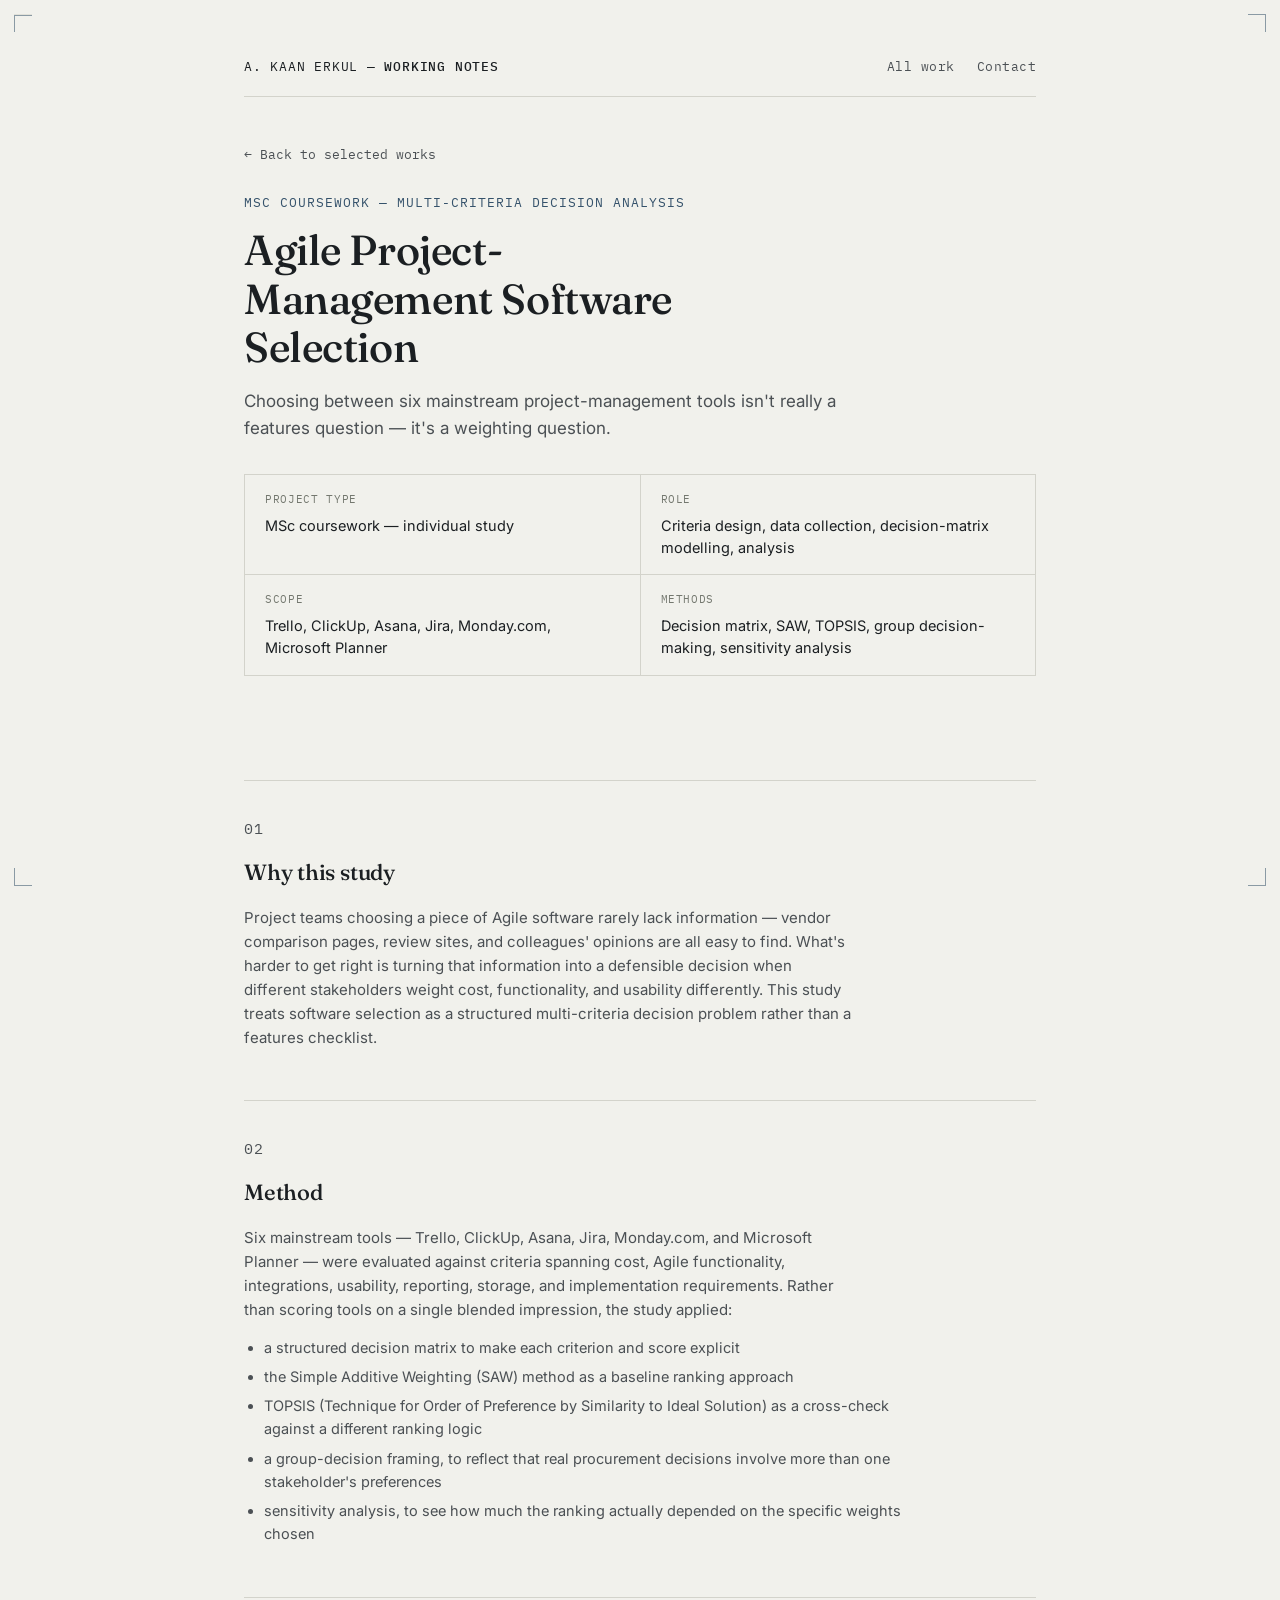
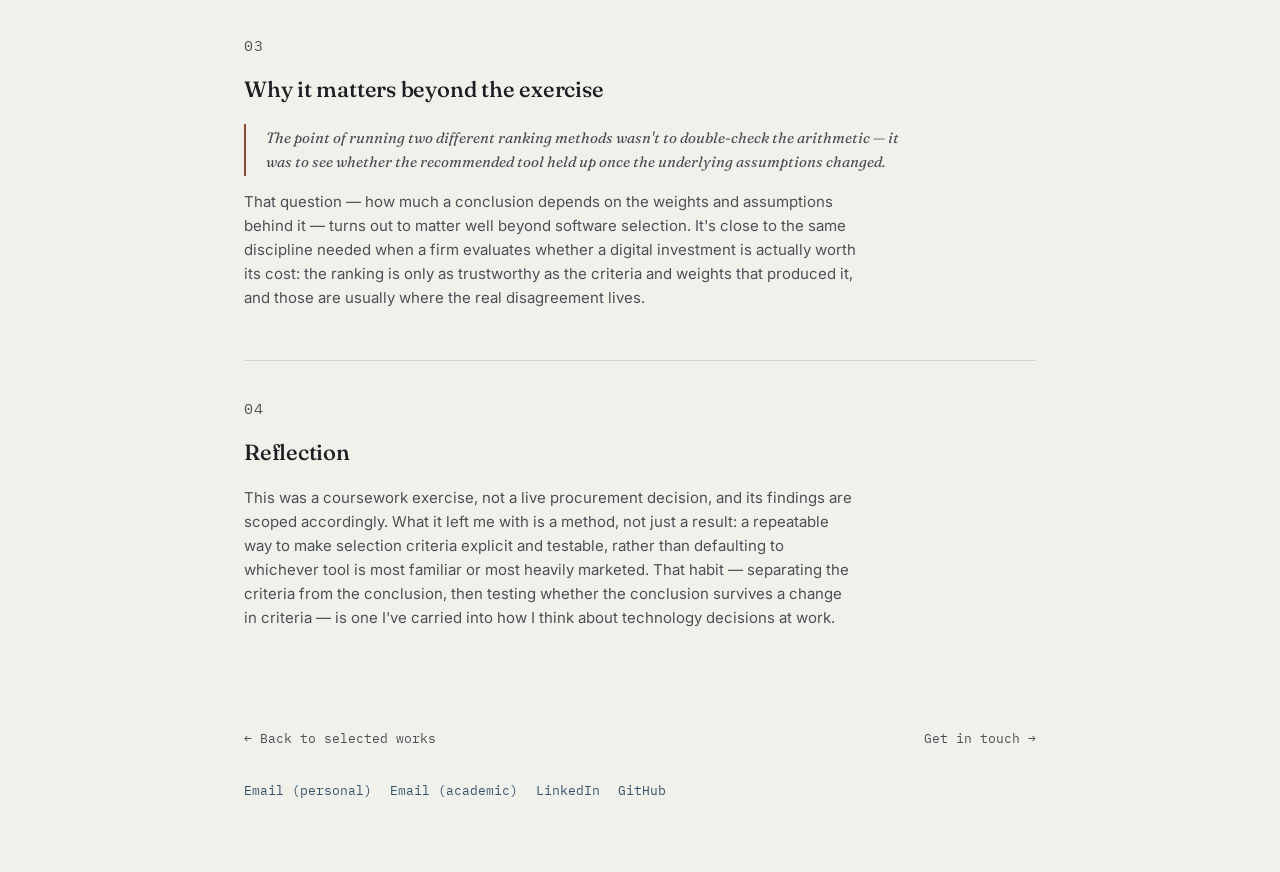
==== projects/agile-software-selection.html @ 23060de1 "Add files via upload" ====
<!DOCTYPE html>
<html lang="en">
<head>
<meta charset="UTF-8">
<meta name="viewport" content="width=device-width, initial-scale=1.0">
<title>Agile Project-Management Software Selection — Case Study — Alp Kaan Erkul</title>
<meta name="description" content="An MSc multi-criteria decision-making study comparing Trello, ClickUp, Asana, Jira, Monday.com, and Microsoft Planner for construction project management.">
<link rel="preconnect" href="https://fonts.googleapis.com">
<link rel="preconnect" href="https://fonts.gstatic.com" crossorigin>
<link href="https://fonts.googleapis.com/css2?family=Fraunces:opsz,wght@9..144,400;9..144,500;9..144,600&family=Inter:wght@400;500;600&family=IBM+Plex+Mono:wght@400;500&display=swap" rel="stylesheet">
<link rel="stylesheet" href="../style.css">
</head>
<body>

<div class="reg tl" aria-hidden="true"></div>
<div class="reg tr" aria-hidden="true"></div>
<div class="reg bl" aria-hidden="true"></div>
<div class="reg br" aria-hidden="true"></div>

<div class="sheet">

  <header class="masthead">
    <div class="masthead-row">
      <div class="wordmark">A. KAAN ERKUL <strong>— WORKING NOTES</strong></div>
      <nav class="top-nav" aria-label="Section navigation">
        <a href="../index.html#work">All work</a>
        <a href="../index.html#contact">Contact</a>
      </nav>
    </div>
  </header>

  <section style="padding-top:44px;">
    <a class="back-link" href="../index.html#work">&larr; Back to selected works</a>

    <p class="case-eyebrow">MSc Coursework — Multi-Criteria Decision Analysis</p>
    <h1 class="case-title">Agile Project-Management Software Selection</h1>
    <p class="case-tagline">Choosing between six mainstream project-management tools isn't really a features question — it's a weighting question.</p>

    <div class="meta-grid">
      <div class="meta-cell">
        <p class="k">Project type</p>
        <p class="v">MSc coursework — individual study</p>
      </div>
      <div class="meta-cell">
        <p class="k">Role</p>
        <p class="v">Criteria design, data collection, decision-matrix modelling, analysis</p>
      </div>
      <div class="meta-cell">
        <p class="k">Scope</p>
        <p class="v">Trello, ClickUp, Asana, Jira, Monday.com, Microsoft Planner</p>
      </div>
      <div class="meta-cell">
        <p class="k">Methods</p>
        <p class="v">Decision matrix, SAW, TOPSIS, group decision-making, sensitivity analysis</p>
      </div>
    </div>
  </section>

  <section class="case-section sheet">
    <p class="case-num">01</p>
    <h2>Why this study</h2>
    
    <p>Project teams choosing a piece of Agile software rarely lack information — vendor comparison pages,
    review sites, and colleagues' opinions are all easy to find. What's harder to get right is turning that
    information into a defensible decision when different stakeholders weight cost, functionality, and
    usability differently. This study treats software selection as a structured multi-criteria decision
    problem rather than a features checklist.</p>

  </section>

  <section class="case-section sheet">
    <p class="case-num">02</p>
    <h2>Method</h2>
    
    <p>Six mainstream tools — Trello, ClickUp, Asana, Jira, Monday.com, and Microsoft Planner — were evaluated
    against criteria spanning cost, Agile functionality, integrations, usability, reporting, storage, and
    implementation requirements. Rather than scoring tools on a single blended impression, the study applied:</p>
        <ul>
      <li>a structured decision matrix to make each criterion and score explicit</li>
      <li>the Simple Additive Weighting (SAW) method as a baseline ranking approach</li>
      <li>TOPSIS (Technique for Order of Preference by Similarity to Ideal Solution) as a cross-check against a different ranking logic</li>
      <li>a group-decision framing, to reflect that real procurement decisions involve more than one stakeholder's preferences</li>
      <li>sensitivity analysis, to see how much the ranking actually depended on the specific weights chosen</li>
    </ul>

  </section>

  <section class="case-section sheet">
    <p class="case-num">03</p>
    <h2>Why it matters beyond the exercise</h2>
    
    <p class="pull">The point of running two different ranking methods wasn't to double-check the arithmetic —
    it was to see whether the recommended tool held up once the underlying assumptions changed.</p>
    <p>That question — how much a conclusion depends on the weights and assumptions behind it — turns out to
    matter well beyond software selection. It's close to the same discipline needed when a firm evaluates
    whether a digital investment is actually worth its cost: the ranking is only as trustworthy as the
    criteria and weights that produced it, and those are usually where the real disagreement lives.</p>

  </section>

  <section class="case-section sheet">
    <p class="case-num">04</p>
    <h2>Reflection</h2>
    
    <p>This was a coursework exercise, not a live procurement decision, and its findings are scoped
    accordingly. What it left me with is a method, not just a result: a repeatable way to make selection
    criteria explicit and testable, rather than defaulting to whichever tool is most familiar or most
    heavily marketed. That habit — separating the criteria from the conclusion, then testing whether the
    conclusion survives a change in criteria — is one I've carried into how I think about technology
    decisions at work.</p>

  </section>

  <div class="case-nav sheet" style="padding-bottom:8px;">
    <a href="../index.html#work">&larr; Back to selected works</a>
    <a href="../index.html#contact">Get in touch &rarr;</a>
  </div>

  <footer id="contact" style="padding-top:24px;">
    <div class="foot-row">
      <div class="foot-links">
        <a href="mailto:benkaanerkul@gmail.com" data-copy-email title="Click to copy email address">Email (personal)</a>
        <a href="mailto:erkul24@itu.edu.tr" data-copy-email title="Click to copy email address">Email (academic)</a>
        <a href="https://www.linkedin.com/in/alpkaanerkul/" target="_blank" rel="noopener">LinkedIn</a>
        <a href="https://github.com/alpkaanerkul" target="_blank" rel="noopener">GitHub</a>
      </div>
    </div>
  </footer>

</div>

<div class="toast" id="emailToast" role="status" aria-live="polite"></div>

<script>
  (function () {
    var toast = document.getElementById('emailToast');
    var hideTimer = null;
    function showToast(message) {
      toast.textContent = message;
      toast.classList.add('show');
      if (hideTimer) clearTimeout(hideTimer);
      hideTimer = setTimeout(function () { toast.classList.remove('show'); }, 2200);
    }
    var links = document.querySelectorAll('a[data-copy-email]');
    links.forEach(function (link) {
      link.addEventListener('click', function (e) {
        var email = link.getAttribute('href').replace(/^mailto:/, '');
        if (navigator.clipboard && window.isSecureContext) {
          e.preventDefault();
          navigator.clipboard.writeText(email).then(function () {
            showToast('Copied — ' + email);
          }).catch(function () {
            window.location.href = link.getAttribute('href');
          });
        }
      });
    });
  })();
</script>

</body>
</html>
---- style.css ----
:root{
    --paper:   #F1F1EC;
    --paper-2: #E9E9E2;
    --ink:     #1B1F22;
    --ink-70:  #4B5054;
    --steel:   #35526B;
    --steel-10: rgba(53,82,107,0.10);
    --rust:    #8C4A34;
    --muted:   #74786F;
    --line:    #D3D3CB;
    --line-strong: #B8B8AE;

    --serif: "Fraunces", Georgia, serif;
    --sans:  "Inter", -apple-system, BlinkMacSystemFont, "Segoe UI", sans-serif;
    --mono:  "IBM Plex Mono", ui-monospace, SFMono-Regular, Menlo, monospace;

    --max: 920px;
    --gutter: clamp(20px, 6vw, 64px);
  }

  *{ box-sizing:border-box; }
  html{ scroll-behavior:smooth; }
  @media (prefers-reduced-motion: reduce){
    html{ scroll-behavior:auto; }
    *{ animation-duration:0.01ms !important; animation-iteration-count:1 !important; transition-duration:0.01ms !important; }
  }

  body{
    margin:0;
    background:var(--paper);
    color:var(--ink);
    font-family:var(--sans);
    font-size:16px;
    line-height:1.6;
    -webkit-font-smoothing:antialiased;
  }

  a{ color:var(--steel); text-decoration-thickness:1px; text-underline-offset:3px; }
  a:hover{ color:var(--rust); }
  a:focus-visible, button:focus-visible{
    outline:2px solid var(--rust);
    outline-offset:3px;
    border-radius:2px;
  }

  ::selection{ background:var(--steel-10); color:var(--ink); }

  /* ---------- registration marks (signature element) ---------- */
  .reg{
    position:fixed;
    width:18px; height:18px;
    pointer-events:none;
    z-index:40;
    opacity:0.55;
  }
  .reg::before, .reg::after{
    content:"";
    position:absolute;
    background:var(--steel);
  }
  .reg::before{ width:100%; height:1px; top:0; left:0; }
  .reg::after{ width:1px; height:100%; top:0; left:0; }
  .reg.tl{ top:14px; left:14px; }
  .reg.tr{ top:14px; right:14px; }
  .reg.tr::before{ }
  .reg.tr{ transform:scaleX(-1); }
  .reg.bl{ bottom:14px; left:14px; transform:scaleY(-1); }
  .reg.br{ bottom:14px; right:14px; transform:scale(-1,-1); }
  @media (max-width:600px){ .reg{ display:none; } }

  /* ---------- shell ---------- */
  .sheet{
    max-width:var(--max);
    margin:0 auto;
    padding:0 var(--gutter);
  }

  header.masthead{
    padding-top:56px;
    padding-bottom:18px;
    border-bottom:1px solid var(--line);
  }
  .masthead-row{
    display:flex;
    justify-content:space-between;
    align-items:baseline;
    flex-wrap:wrap;
    gap:10px 24px;
  }
  .wordmark{
    font-family:var(--mono);
    font-size:13px;
    letter-spacing:0.06em;
    color:var(--ink);
  }
  .wordmark strong{ font-weight:500; }
  nav.top-nav{
    font-family:var(--mono);
    font-size:12.5px;
    letter-spacing:0.04em;
    display:flex;
    gap:22px;
  }
  nav.top-nav a{ color:var(--ink-70); text-decoration:none; }
  nav.top-nav a:hover{ color:var(--rust); }

  /* ---------- hero ---------- */
  .hero{
    padding:72px 0 64px;
    position:relative;
  }
  .eyebrow{
    font-family:var(--mono);
    font-size:12.5px;
    letter-spacing:0.08em;
    text-transform:uppercase;
    color:var(--steel);
    margin:0 0 18px;
  }
  h1.thesis{
    font-family:var(--serif);
    font-weight:500;
    font-size:clamp(30px, 4.4vw, 46px);
    line-height:1.18;
    letter-spacing:-0.01em;
    margin:0 0 22px;
    max-width:15ch;
  }
  .thesis em{
    font-style:italic;
    color:var(--rust);
  }
  .lede{
    font-size:17px;
    color:var(--ink-70);
    max-width:56ch;
    margin:0 0 30px;
  }
  .hero-meta{
    display:flex;
    flex-wrap:wrap;
    gap:10px 28px;
    font-family:var(--mono);
    font-size:12.5px;
    color:var(--muted);
  }
  .hero-meta span{ white-space:nowrap; }

  .cta-row{
    display:flex;
    flex-wrap:wrap;
    gap:14px;
    margin-top:32px;
  }
  .btn{
    font-family:var(--mono);
    font-size:13px;
    letter-spacing:0.02em;
    padding:10px 16px;
    border:1px solid var(--ink);
    color:var(--ink);
    text-decoration:none;
    display:inline-flex;
    align-items:center;
    gap:8px;
    background:transparent;
    transition:background 0.15s ease, color 0.15s ease, border-color 0.15s ease;
  }
  .btn:hover{ background:var(--ink); color:var(--paper); }
  .btn.primary{ background:var(--steel); color:var(--paper); border-color:var(--steel); }
  .btn.primary:hover{ background:var(--rust); border-color:var(--rust); color:var(--paper); }

  /* ---------- section scaffolding ---------- */
  section{
    padding:56px 0;
    border-bottom:1px solid var(--line);
  }
  section:last-of-type{ border-bottom:none; }

  .section-head{
    display:grid;
    grid-template-columns:170px 1fr;
    gap:24px;
    margin-bottom:32px;
  }
  .section-label{
    font-family:var(--mono);
    font-size:12px;
    letter-spacing:0.06em;
    text-transform:uppercase;
    color:var(--muted);
    padding-top:4px;
  }
  .section-title{
    font-family:var(--serif);
    font-weight:500;
    font-size:26px;
    margin:0;
    letter-spacing:-0.01em;
  }
  .section-intro{
    color:var(--ink-70);
    margin:10px 0 0;
    max-width:60ch;
    font-size:15.5px;
  }
  @media (max-width:640px){
    .section-head{ grid-template-columns:1fr; gap:6px; }
  }

  .body-col{
    display:grid;
    grid-template-columns:170px 1fr;
    gap:24px;
  }
  @media (max-width:640px){
    .body-col{ grid-template-columns:1fr; }
  }
  .spec-col{ }
  .content-col{ max-width:62ch; }

  p{ margin:0 0 16px; color:var(--ink-70); }
  p:last-child{ margin-bottom:0; }

  /* ---------- research interests ---------- */
  .interest-list{
    list-style:none;
    margin:0;
    padding:0;
    display:grid;
    gap:0;
    border-top:1px solid var(--line);
  }
  .interest-list li{
    display:grid;
    grid-template-columns:170px 1fr;
    gap:24px;
    padding:14px 0;
    border-bottom:1px solid var(--line);
    font-size:15px;
    color:var(--ink);
  }
  .interest-list li .tag{
    font-family:var(--mono);
    font-size:11.5px;
    color:var(--muted);
    letter-spacing:0.04em;
    padding-top:2px;
  }
  @media (max-width:640px){
    .interest-list li{ grid-template-columns:1fr; gap:4px; }
  }

  /* ---------- publication card ---------- */
  .pub{
    border:1px solid var(--line-strong);
    background:var(--paper-2);
    padding:22px 24px;
  }
  .pub-status{
    display:inline-block;
    font-family:var(--mono);
    font-size:11px;
    letter-spacing:0.05em;
    text-transform:uppercase;
    color:var(--steel);
    border:1px solid var(--steel);
    padding:3px 8px;
    margin-bottom:12px;
  }
  .pub-title{
    font-family:var(--serif);
    font-weight:500;
    font-size:19px;
    margin:0 0 8px;
    line-height:1.35;
  }
  .pub-meta{
    font-family:var(--mono);
    font-size:12px;
    color:var(--muted);
    margin-bottom:14px;
  }
  .pub p{ font-size:14.5px; }

  /* ---------- timeline ---------- */
  .tl{
    border-top:1px solid var(--line);
  }
  .tl-item{
    display:grid;
    grid-template-columns:170px 1fr;
    gap:24px;
    padding:20px 0;
    border-bottom:1px solid var(--line);
  }
  .tl-date{
    font-family:var(--mono);
    font-size:12px;
    color:var(--muted);
    padding-top:3px;
  }
  .tl-role{
    font-weight:600;
    font-size:15.5px;
    margin:0 0 4px;
  }
  .tl-org{
    font-size:14px;
    color:var(--ink-70);
    margin:0 0 8px;
  }
  .tl-desc{ font-size:14.5px; margin:0; }
  @media (max-width:640px){
    .tl-item{ grid-template-columns:1fr; gap:6px; }
  }

  /* ---------- project grid ---------- */
  .proj-grid{
    display:grid;
    grid-template-columns:1fr 1fr;
    gap:1px;
    background:var(--line);
    border:1px solid var(--line);
  }
  @media (max-width:700px){
    .proj-grid{ grid-template-columns:1fr; }
  }
  .proj{
    background:var(--paper);
    padding:24px;
  }
  .proj-tag{
    font-family:var(--mono);
    font-size:11px;
    color:var(--muted);
    letter-spacing:0.04em;
    text-transform:uppercase;
    margin-bottom:10px;
  }
  .proj-title{
    font-weight:600;
    font-size:15.5px;
    margin:0 0 8px;
  }
  .proj p{ font-size:14px; margin-bottom:0; }
  .proj-link{
    display:inline-block;
    margin-top:12px;
    font-family:var(--mono);
    font-size:12.5px;
    color:var(--steel);
    text-decoration:none;
    border-bottom:1px solid var(--steel);
    padding-bottom:1px;
  }
  .proj-link:hover{ color:var(--rust); border-color:var(--rust); }

  /* ---------- footer ---------- */
  footer{
    padding:48px 0 72px;
  }
  .foot-row{
    display:flex;
    justify-content:space-between;
    align-items:flex-end;
    flex-wrap:wrap;
    gap:20px;
  }
  .foot-note{
    font-family:var(--mono);
    font-size:12px;
    color:var(--muted);
    max-width:44ch;
  }
  .foot-links{
    display:flex;
    gap:18px;
    font-family:var(--mono);
    font-size:12.5px;
  }
  .foot-links a{ text-decoration:none; }
  .foot-links a:hover{ text-decoration:underline; }

  /* ---------- copy-email toast ---------- */
  .toast{
    position:fixed;
    left:50%;
    bottom:28px;
    transform:translate(-50%, 12px);
    background:var(--ink);
    color:var(--paper);
    font-family:var(--mono);
    font-size:12.5px;
    letter-spacing:0.02em;
    padding:10px 16px;
    border-radius:2px;
    opacity:0;
    pointer-events:none;
    transition:opacity 0.18s ease, transform 0.18s ease;
    z-index:60;
    white-space:nowrap;
  }
  .toast::before{
    content:"✓ ";
    color:#8FBF9F;
  }
  .toast.show{
    opacity:1;
    transform:translate(-50%, 0);
  }
  @media (max-width:480px){
    .toast{ font-size:11.5px; padding:9px 14px; max-width:88vw; white-space:normal; text-align:center; }
  }

  /* ================= CASE STUDY PAGES ================= */
  .back-link{
    display:inline-flex;
    align-items:center;
    gap:6px;
    font-family:var(--mono);
    font-size:12.5px;
    color:var(--ink-70);
    text-decoration:none;
    margin-bottom:28px;
  }
  .back-link:hover{ color:var(--rust); }

  .case-eyebrow{
    font-family:var(--mono);
    font-size:12.5px;
    letter-spacing:0.08em;
    text-transform:uppercase;
    color:var(--steel);
    margin:0 0 14px;
  }
  h1.case-title{
    font-family:var(--serif);
    font-weight:500;
    font-size:clamp(28px, 4.4vw, 42px);
    line-height:1.16;
    letter-spacing:-0.01em;
    margin:0 0 16px;
    max-width:18ch;
  }
  .case-tagline{
    font-size:17px;
    color:var(--ink-70);
    max-width:58ch;
    margin:0 0 32px;
  }

  .meta-grid{
    display:grid;
    grid-template-columns:repeat(2, minmax(0,1fr));
    gap:0;
    border-top:1px solid var(--line);
    border-left:1px solid var(--line);
    margin-bottom:48px;
  }
  .meta-cell{
    padding:16px 20px;
    border-right:1px solid var(--line);
    border-bottom:1px solid var(--line);
  }
  .meta-cell .k{
    font-family:var(--mono);
    font-size:11px;
    letter-spacing:0.06em;
    text-transform:uppercase;
    color:var(--muted);
    margin:0 0 6px;
  }
  .meta-cell .v{
    font-size:14.5px;
    color:var(--ink);
    margin:0;
    line-height:1.5;
  }
  @media (max-width:640px){
    .meta-grid{ grid-template-columns:1fr; }
  }

  .case-section{
    padding:36px 0;
    border-bottom:1px solid var(--line);
  }
  .case-section:last-of-type{ border-bottom:none; }
  .case-section h2{
    font-family:var(--serif);
    font-weight:500;
    font-size:22px;
    letter-spacing:-0.01em;
    margin:0 0 16px;
  }
  .case-section h3{
    font-family:var(--sans);
    font-weight:600;
    font-size:15.5px;
    margin:22px 0 8px;
  }
  .case-section p{
    color:var(--ink-70);
    font-size:15px;
    max-width:68ch;
    margin:0 0 14px;
  }
  .case-section ul{
    margin:0 0 16px;
    padding-left:20px;
    max-width:66ch;
  }
  .case-section ul li{
    color:var(--ink-70);
    font-size:14.5px;
    margin-bottom:6px;
  }
  .case-num{
    font-family:var(--mono);
    font-size:12px;
    color:var(--muted);
    letter-spacing:0.04em;
  }

  .pull{
    font-family:var(--serif);
    font-style:italic;
    font-size:19px;
    color:var(--ink);
    border-left:2px solid var(--rust);
    padding:2px 0 2px 20px;
    margin:20px 0;
    max-width:56ch;
  }

  .workflow{
    font-family:var(--mono);
    font-size:13px;
    color:var(--ink-70);
    line-height:2.1;
    background:var(--paper-2);
    border:1px solid var(--line-strong);
    padding:20px 24px;
    margin:0 0 16px;
    white-space:pre-wrap;
  }

  .diagram{
    font-family:var(--mono);
    font-size:12.5px;
    color:var(--ink-70);
    line-height:1.7;
    background:var(--paper-2);
    border:1px solid var(--line-strong);
    padding:18px 22px;
    margin:0 0 16px;
    white-space:pre;
    overflow-x:auto;
  }

  .status-box{
    border:1px solid var(--line-strong);
    background:var(--paper-2);
    padding:20px 24px;
    margin-top:8px;
  }
  .status-box .tag{
    display:inline-block;
    font-family:var(--mono);
    font-size:11px;
    letter-spacing:0.05em;
    text-transform:uppercase;
    color:var(--steel);
    border:1px solid var(--steel);
    padding:3px 8px;
    margin-bottom:12px;
  }

  .case-nav{
    display:flex;
    justify-content:space-between;
    align-items:center;
    padding:40px 0 0;
    margin-top:8px;
  }
  .case-nav a{
    font-family:var(--mono);
    font-size:12.5px;
    color:var(--ink-70);
    text-decoration:none;
  }
  .case-nav a:hover{ color:var(--rust); }
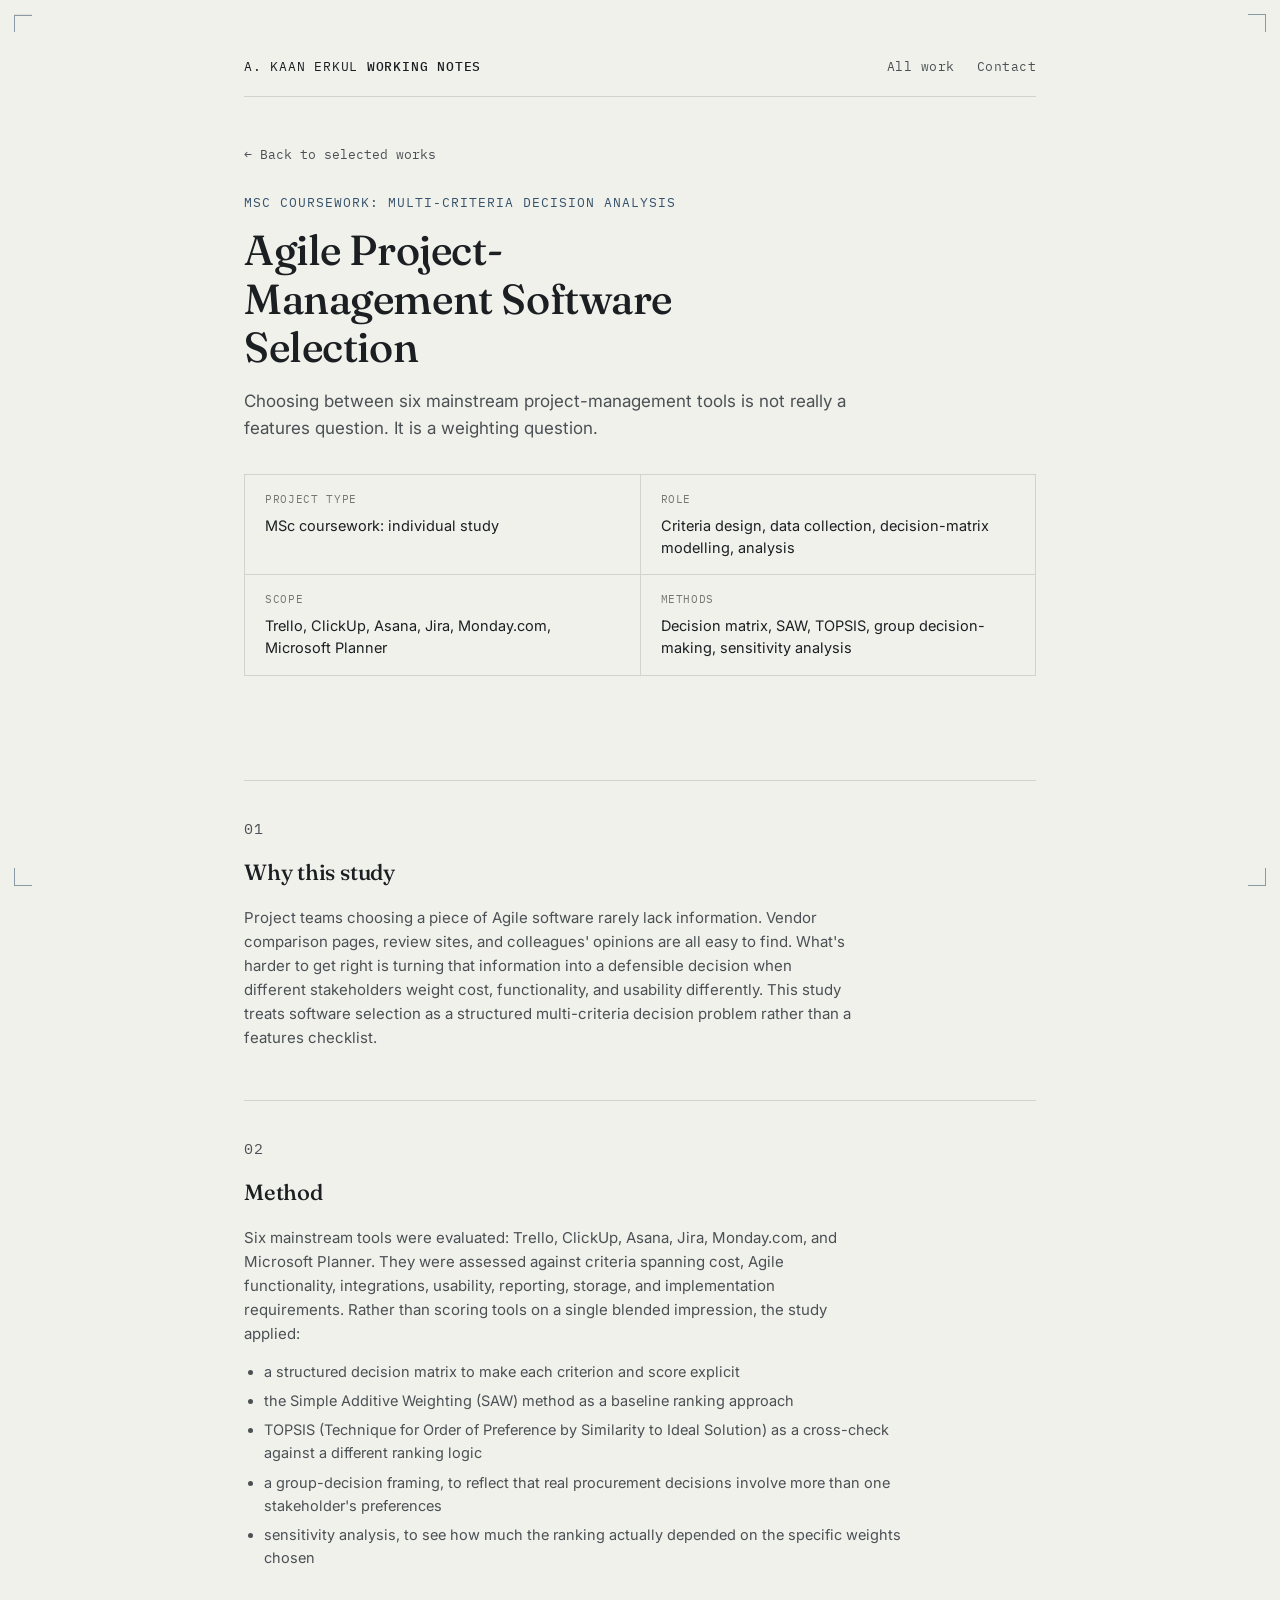
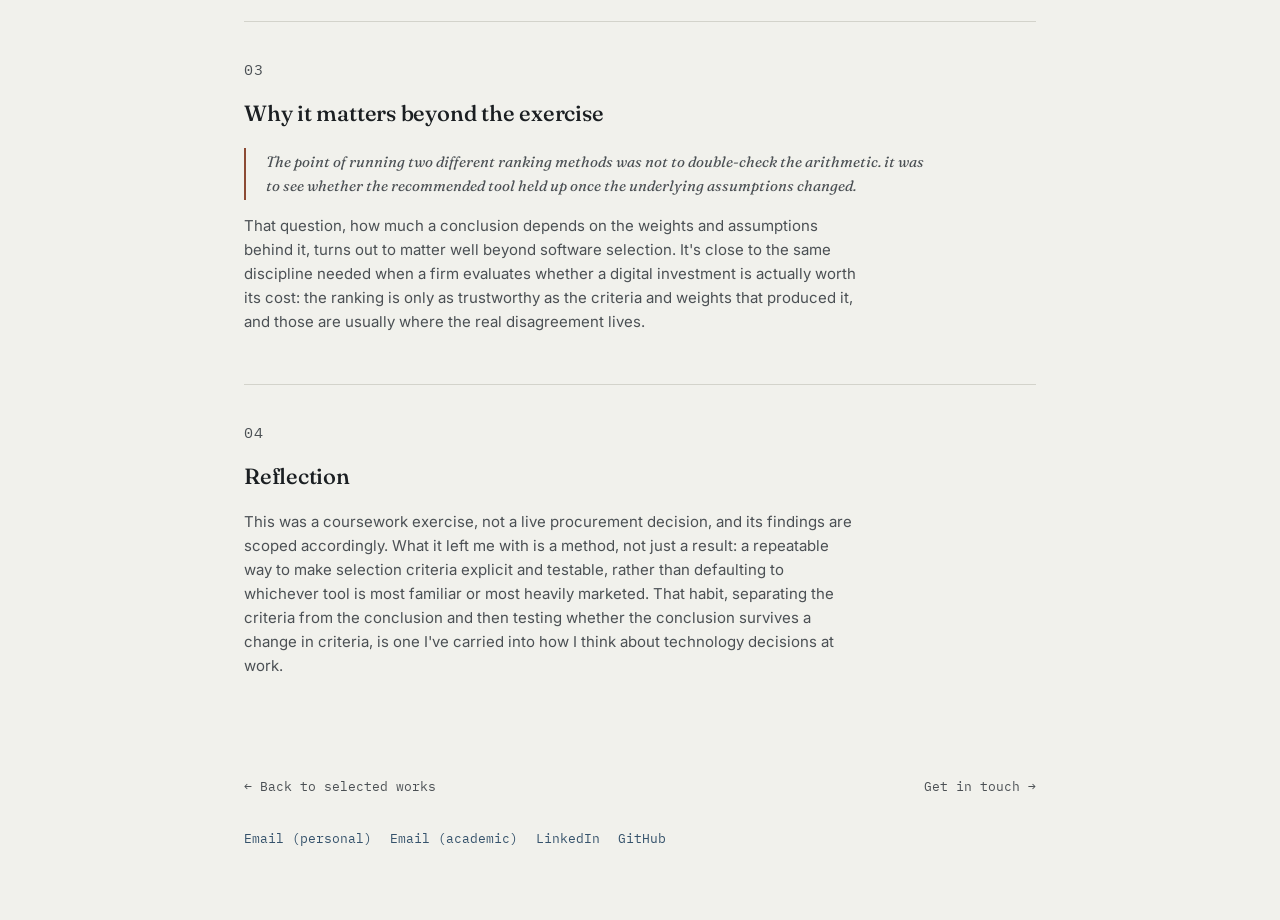
==== commit 8b8bf023: "Remove long dashes from portfolio copy" ====
--- a/projects/agile-software-selection.html
+++ b/projects/agile-software-selection.html
@@ -3,7 +3,7 @@
 <head>
 <meta charset="UTF-8">
 <meta name="viewport" content="width=device-width, initial-scale=1.0">
-<title>Agile Project-Management Software Selection — Case Study — Alp Kaan Erkul</title>
+<title>Agile Project-Management Software Selection | Case Study | Alp Kaan Erkul</title>
 <meta name="description" content="An MSc multi-criteria decision-making study comparing Trello, ClickUp, Asana, Jira, Monday.com, and Microsoft Planner for construction project management.">
 <link rel="preconnect" href="https://fonts.googleapis.com">
 <link rel="preconnect" href="https://fonts.gstatic.com" crossorigin>
@@ -21,7 +21,7 @@
 
   <header class="masthead">
     <div class="masthead-row">
-      <div class="wordmark">A. KAAN ERKUL <strong>— WORKING NOTES</strong></div>
+      <div class="wordmark">A. KAAN ERKUL <strong>WORKING NOTES</strong></div>
       <nav class="top-nav" aria-label="Section navigation">
         <a href="../index.html#work">All work</a>
         <a href="../index.html#contact">Contact</a>
@@ -32,14 +32,14 @@
   <section style="padding-top:44px;">
     <a class="back-link" href="../index.html#work">&larr; Back to selected works</a>
 
-    <p class="case-eyebrow">MSc Coursework — Multi-Criteria Decision Analysis</p>
+    <p class="case-eyebrow">MSc Coursework: Multi-Criteria Decision Analysis</p>
     <h1 class="case-title">Agile Project-Management Software Selection</h1>
-    <p class="case-tagline">Choosing between six mainstream project-management tools isn't really a features question — it's a weighting question.</p>
+    <p class="case-tagline">Choosing between six mainstream project-management tools is not really a features question. It is a weighting question.</p>
 
     <div class="meta-grid">
       <div class="meta-cell">
         <p class="k">Project type</p>
-        <p class="v">MSc coursework — individual study</p>
+        <p class="v">MSc coursework: individual study</p>
       </div>
       <div class="meta-cell">
         <p class="k">Role</p>
@@ -60,7 +60,7 @@
     <p class="case-num">01</p>
     <h2>Why this study</h2>
     
-    <p>Project teams choosing a piece of Agile software rarely lack information — vendor comparison pages,
+    <p>Project teams choosing a piece of Agile software rarely lack information. Vendor comparison pages,
     review sites, and colleagues' opinions are all easy to find. What's harder to get right is turning that
     information into a defensible decision when different stakeholders weight cost, functionality, and
     usability differently. This study treats software selection as a structured multi-criteria decision
@@ -72,8 +72,8 @@
     <p class="case-num">02</p>
     <h2>Method</h2>
     
-    <p>Six mainstream tools — Trello, ClickUp, Asana, Jira, Monday.com, and Microsoft Planner — were evaluated
-    against criteria spanning cost, Agile functionality, integrations, usability, reporting, storage, and
+    <p>Six mainstream tools were evaluated: Trello, ClickUp, Asana, Jira, Monday.com, and Microsoft Planner.
+    They were assessed against criteria spanning cost, Agile functionality, integrations, usability, reporting, storage, and
     implementation requirements. Rather than scoring tools on a single blended impression, the study applied:</p>
         <ul>
       <li>a structured decision matrix to make each criterion and score explicit</li>
@@ -89,9 +89,9 @@
     <p class="case-num">03</p>
     <h2>Why it matters beyond the exercise</h2>
     
-    <p class="pull">The point of running two different ranking methods wasn't to double-check the arithmetic —
+    <p class="pull">The point of running two different ranking methods was not to double-check the arithmetic.
     it was to see whether the recommended tool held up once the underlying assumptions changed.</p>
-    <p>That question — how much a conclusion depends on the weights and assumptions behind it — turns out to
+    <p>That question, how much a conclusion depends on the weights and assumptions behind it, turns out to
     matter well beyond software selection. It's close to the same discipline needed when a firm evaluates
     whether a digital investment is actually worth its cost: the ranking is only as trustworthy as the
     criteria and weights that produced it, and those are usually where the real disagreement lives.</p>
@@ -105,8 +105,8 @@
     <p>This was a coursework exercise, not a live procurement decision, and its findings are scoped
     accordingly. What it left me with is a method, not just a result: a repeatable way to make selection
     criteria explicit and testable, rather than defaulting to whichever tool is most familiar or most
-    heavily marketed. That habit — separating the criteria from the conclusion, then testing whether the
-    conclusion survives a change in criteria — is one I've carried into how I think about technology
+    heavily marketed. That habit, separating the criteria from the conclusion and then testing whether the
+    conclusion survives a change in criteria, is one I've carried into how I think about technology
     decisions at work.</p>
 
   </section>
@@ -148,7 +148,7 @@
         if (navigator.clipboard && window.isSecureContext) {
           e.preventDefault();
           navigator.clipboard.writeText(email).then(function () {
-            showToast('Copied — ' + email);
+            showToast('Copied: ' + email);
           }).catch(function () {
             window.location.href = link.getAttribute('href');
           });
--- a/style.css
+++ b/style.css
@@ -19,7 +19,7 @@
   }
 
   *{ box-sizing:border-box; }
-  html{ scroll-behavior:smooth; }
+  html{ scroll-behavior:smooth; overflow-x:hidden; }
   @media (prefers-reduced-motion: reduce){
     html{ scroll-behavior:auto; }
     *{ animation-duration:0.01ms !important; animation-iteration-count:1 !important; transition-duration:0.01ms !important; }
@@ -33,6 +33,7 @@
     font-size:16px;
     line-height:1.6;
     -webkit-font-smoothing:antialiased;
+    overflow-x:hidden;
   }
 
   a{ color:var(--steel); text-decoration-thickness:1px; text-underline-offset:3px; }
@@ -99,15 +100,55 @@
     font-size:12.5px;
     letter-spacing:0.04em;
     display:flex;
+    flex-wrap:wrap;
+    row-gap:8px;
     gap:22px;
   }
   nav.top-nav a{ color:var(--ink-70); text-decoration:none; }
   nav.top-nav a:hover{ color:var(--rust); }
+  @media (max-width:480px){
+    .masthead-row{ gap:6px 0; }
+    nav.top-nav{ gap:12px; row-gap:6px; font-size:11px; letter-spacing:0.02em; }
+    .wordmark{ font-size:11.5px; }
+  }
+  @media (max-width:360px){
+    nav.top-nav{ gap:9px; font-size:10px; }
+    .wordmark{ font-size:10.5px; }
+  }
 
   /* ---------- hero ---------- */
   .hero{
     padding:72px 0 64px;
     position:relative;
+  }
+  .hero-grid{
+    display:grid;
+    grid-template-columns:1fr auto;
+    gap:44px;
+    align-items:start;
+  }
+  .hero-text{ min-width:0; }
+  .hero-portrait{
+    margin:0;
+    flex-shrink:0;
+  }
+  .hero-portrait img{
+    display:block;
+    width:210px;
+    height:210px;
+    object-fit:cover;
+    border:1px solid var(--line-strong);
+    filter:grayscale(100%);
+    transition:filter 0.35s ease;
+  }
+  .hero-portrait img:hover{ filter:grayscale(0%); }
+  @media (max-width:760px){
+    .hero-grid{
+      grid-template-columns:1fr;
+      gap:28px;
+    }
+    .hero-portrait{ order:-1; }
+    .hero-portrait img{ width:120px; height:120px; }
   }
   .eyebrow{
     font-family:var(--mono);
@@ -282,6 +323,71 @@
     margin-bottom:14px;
   }
   .pub p{ font-size:14.5px; }
+  .video-label{
+    margin:22px 0 0;
+    font-family:var(--mono);
+    font-size:11.5px !important;
+    letter-spacing:0.04em;
+    text-transform:uppercase;
+    color:var(--muted);
+  }
+  .presentation-video{
+    aspect-ratio:16 / 9;
+    margin-top:8px;
+    overflow:hidden;
+    background:var(--ink);
+  }
+  .presentation-video iframe{
+    display:block;
+    width:100%;
+    height:100%;
+    border:0;
+  }
+
+  /* ---------- research agenda ---------- */
+  .agenda-grid{
+    display:grid;
+    grid-template-columns:repeat(3, 1fr);
+    border-top:1px solid var(--line);
+    border-left:1px solid var(--line);
+  }
+  .agenda-item{
+    min-height:190px;
+    padding:20px;
+    border-right:1px solid var(--line);
+    border-bottom:1px solid var(--line);
+  }
+  .agenda-num{
+    font-family:var(--mono);
+    font-size:11px;
+    color:var(--muted);
+    letter-spacing:0.04em;
+  }
+  .agenda-item h3{
+    margin:24px 0 8px;
+    font-size:14px;
+    line-height:1.35;
+    font-weight:600;
+  }
+  .agenda-item p{ font-size:13.5px; }
+  .agenda-methods{
+    max-width:70ch;
+    margin:18px 0 0;
+    font-size:14px;
+  }
+  .agenda-methods span,
+  .proj-impact span{
+    font-family:var(--mono);
+    font-size:11px;
+    letter-spacing:0.04em;
+    text-transform:uppercase;
+    color:var(--muted);
+  }
+  @media (max-width:700px){
+    .agenda-grid{ grid-template-columns:1fr; }
+    .agenda-item{ min-height:0; }
+    .agenda-item h3{ margin-top:14px; }
+  }
 
   /* ---------- timeline ---------- */
   .tl{
@@ -344,6 +450,12 @@
     margin:0 0 8px;
   }
   .proj p{ font-size:14px; margin-bottom:0; }
+  .proj-impact{
+    padding-top:12px;
+    margin-top:12px !important;
+    border-top:1px solid var(--line);
+    color:var(--ink) !important;
+  }
   .proj-link{
     display:inline-block;
     margin-top:12px;
@@ -372,6 +484,13 @@
     font-size:12px;
     color:var(--muted);
     max-width:44ch;
+  }
+  .site-updated{
+    margin:0;
+    font-family:var(--mono);
+    font-size:11px;
+    color:var(--muted);
+    letter-spacing:0.03em;
   }
   .foot-links{
     display:flex;
